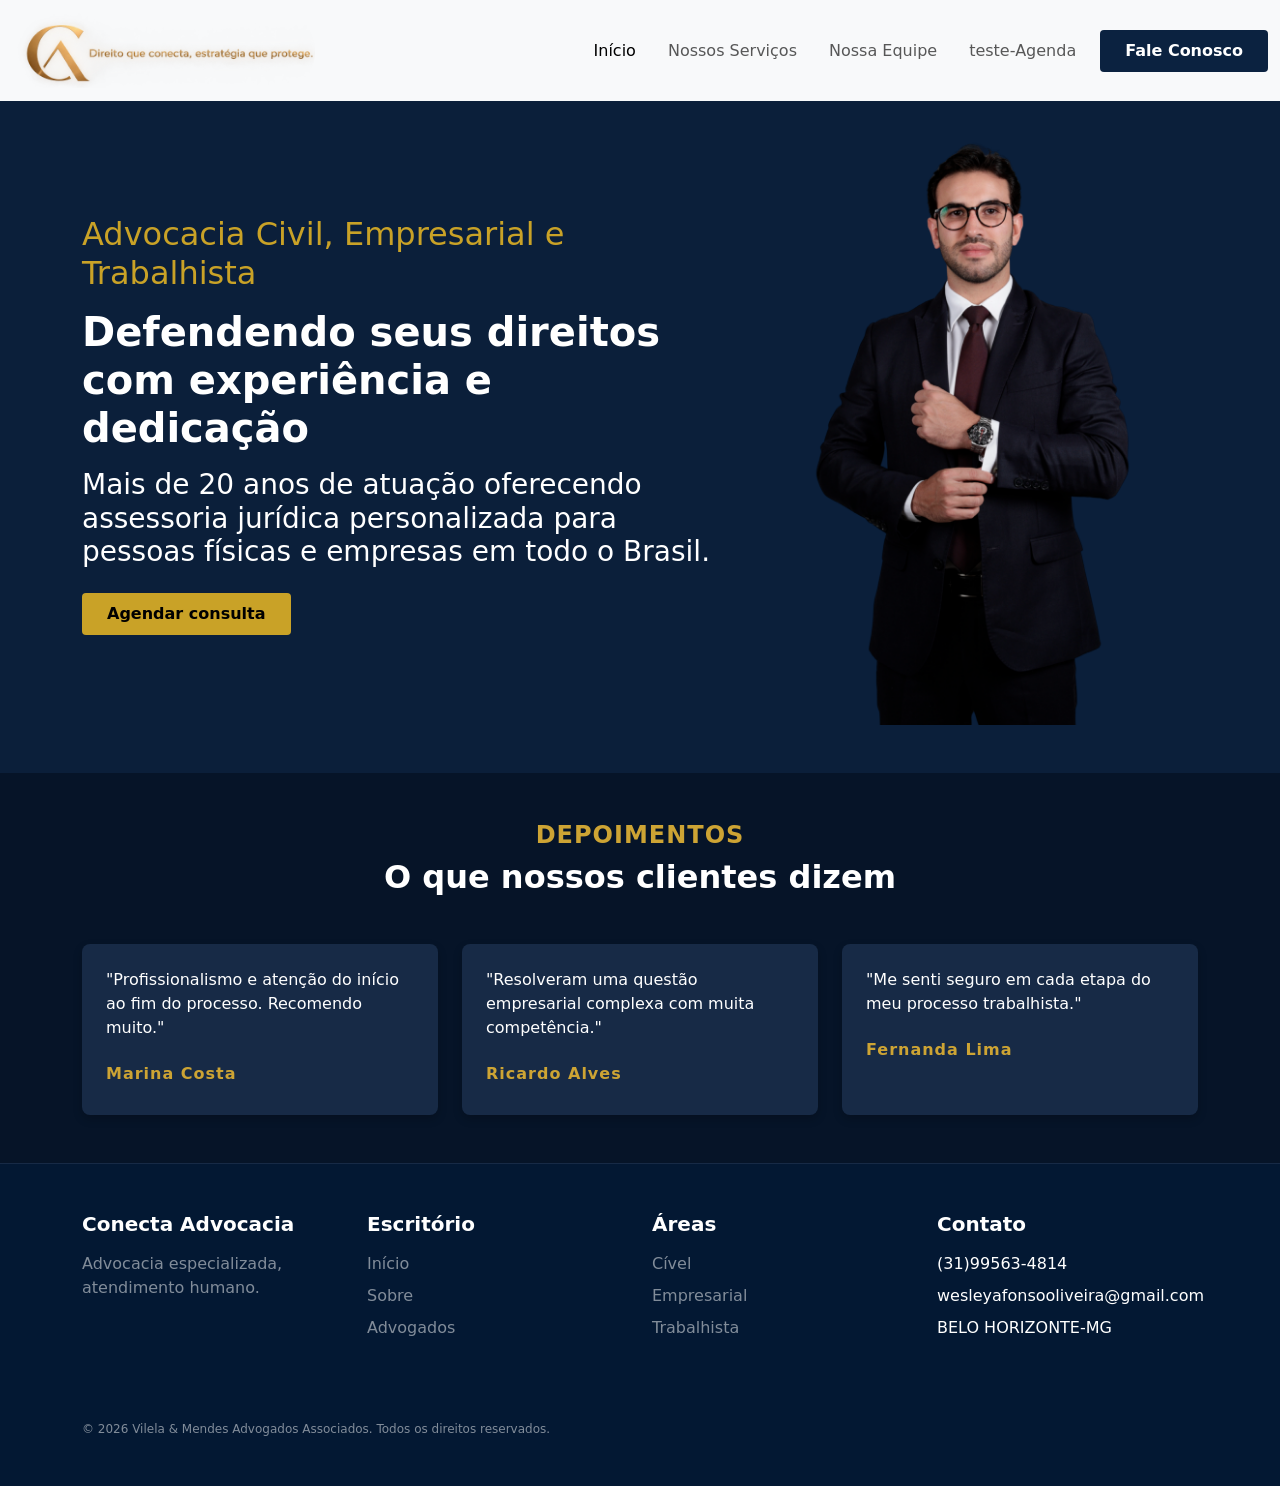
==== index.html @ 6dca0d82 "23 10 2026 (Criei outro github porque o outro deu problema)" ====
<!DOCTYPE html>
<html lang="pt-br">

<head>
  <meta charset="UTF-8">
  <meta name="viewport" content="width=device-width, initial-scale=1.0">
  <title> Conecta Advocacia</title>
  <link href="https://cdn.jsdelivr.net/npm/bootstrap@5.3.8/dist/css/bootstrap.min.css" rel="stylesheet"
    integrity="sha384-sRIl4kxILFvY47J16cr9ZwB07vP4J8+LH7qKQnuqkuIAvNWLzeN8tE5YBujZqJLB" crossorigin="anonymous">
  <link rel="stylesheet" href="style.css">
</head>

<body>
  <nav class="navbar navbar-expand-lg bg-body-tertiary">
    <div class="container-fluid">
      <a class="navbar-brand" href="#"> <img style="max-height: 75px;" src="imagem/Logo.png" alt=""> </a>
      <button class="navbar-toggler" type="button" data-bs-toggle="collapse" data-bs-target="#navbarNav"
        aria-controls="navbarNav" aria-expanded="false" aria-label="Toggle navigation">
        <span class="navbar-toggler-icon"></span>
      </button>
      <div class="collapse navbar-collapse" id="navbarNav">
        <ul class="navbar-nav ms-auto align-items-center gap-3">
          <li class="nav-item">
            <a class="nav-link active" aria-current="page" href="#">Início</a>
          </li>
          <li class="nav-item">
            <a class="nav-link" href="Nossos_Servicos.html">Nossos Serviços</a>
          </li>
          <li class="nav-item">
            <a class="nav-link" href="Nossa_Equipe.html">Nossa Equipe</a>
          </li>
          <li class="nav-item">
            <a class="nav-link" href="teste-Agenda.html">teste-Agenda</a>
          </li>
          <li class="nav-item">
            <a class="btn px-4 py-2 text-white fw-semibold" href="Agendar_Uma_Consulta.html"
              style="background-color: #0b2240; border-radius: 4px;">Fale Conosco</a>
          </li>
        </ul>
      </div>
    </div>
  </nav>

  <div class="container mt-4">
    <div class="row align-items-center">


      <div class="col-md-7">
        <h2 class="texto-especial mb-3">Advocacia Civil, Empresarial e Trabalhista</h2>

        <h1 class="fw-bold mb-3">Defendendo seus direitos com experiência e dedicação</h1>

        <h3 class="texto-especial2 mb-4">
          Mais de 20 anos de atuação oferecendo assessoria jurídica personalizada para pessoas físicas e empresas em
          todo o Brasil.
        </h3>
        <a class="btn px-4 py-2 text-black fw-semibold" href="#"
          style="background-color: #C9A227; border-radius: 4px;">Agendar consulta</a>

      </div>


      <div class="col-md-5 text-center">
        <img src="imagem/1.png" alt="Advogado" class="img-fluid hero-img">
      </div>

    </div>
  </div>
  </div>
  <div class="secao-depoimentos py-5 mt-5">
    <div class="container text-center">

      <h4 class="texto-dourado fw-bold mb-2">DEPOIMENTOS</h4>
      <h2 class="text-white fw-bold mb-5">O que nossos clientes dizem</h2>

      <div class="row g-4 text-start">

        <div class="col-md-4">
          <div class="cartao-depoimento p-4 h-100">
            <p class="text-white mb-4">"Profissionalismo e atenção do início ao fim do processo. Recomendo muito."</p>
            <h6 class="texto-dourado fw-bold">Marina Costa</h6>
          </div>
        </div>

        <div class="col-md-4">
          <div class="cartao-depoimento p-4 h-100">
            <p class="text-white mb-4">"Resolveram uma questão empresarial complexa com muita competência."</p>
            <h6 class="texto-dourado fw-bold">Ricardo Alves</h6>
          </div>
        </div>

        <div class="col-md-4">
          <div class="cartao-depoimento p-4 h-100">
            <p class="text-white mb-4">"Me senti seguro em cada etapa do meu processo trabalhista."</p>
            <h6 class="texto-dourado fw-bold">Fernanda Lima</h6>
          </div>
        </div>

      </div>
    </div>
  </div>

  <footer class="rodape py-5">
    <div class="container">
      <div class="row g-4 text-start">

        <div class="col-md-3">
          <h5 class="text-white fw-bold mb-3">Conecta Advocacia</h5>
          <p class="text-white-50 mb-0">Advocacia especializada,<br>atendimento humano.</p>
        </div>

        <div class="col-md-3">
          <h5 class="text-white fw-bold mb-3">Escritório</h5>
          <ul class="list-unstyled">
            <li class="mb-2"><a href="index.html" class="text-white-50 text-decoration-none">Início</a></li>
            <li class="mb-2"><a href="Sobre.html" class="text-white-50 text-decoration-none">Sobre</a></li>
            <li class="mb-2"><a href="Nossa_Equipe.html" class="text-white-50 text-decoration-none">Advogados</a></li>
          </ul>
        </div>

        <div class="col-md-3">
          <h5 class="text-white fw-bold mb-3">Áreas</h5>
          <ul class="list-unstyled">
            <li class="mb-2"><a href="#" class="text-white-50 text-decoration-none">Cível</a></li>
            <li class="mb-2"><a href="#" class="text-white-50 text-decoration-none">Empresarial</a></li>
            <li class="mb-2"><a href="#" class="text-white-50 text-decoration-none">Trabalhista</a></li>
          </ul>
        </div>

        <div class="col-md-3">
          <h5 class="text-white fw-bold mb-3">Contato</h5>
          <ul class="list-unstyled text-white-50">
            <li class="mb-2">(31)99563-4814</li>
            <li class="mb-2">wesleyafonsooliveira@gmail.com</li>
            <li class="mb-2">BELO HORIZONTE-MG</li>
          </ul>
        </div>

      </div>

      <div class="row mt-5 pt-3">
        <div class="col-12 text-start">
          <p class="text-white-50 mb-0" style="font-size: 0.75rem;">
            &copy; 2026 Vilela & Mendes Advogados Associados. Todos os direitos reservados.
          </p>
        </div>
      </div>
    </div>
  </footer>

  </div>
















  <script src="https://cdn.jsdelivr.net/npm/bootstrap@5.3.8/dist/js/bootstrap.bundle.min.js"
    integrity="sha384-FKyoEForCGlyvwx9Hj09JcYn3nv7wiPVlz7YYwJrWVcXK/BmnVDxM+D2scQbITxI"
    crossorigin="anonymous"></script>
</body>

</html>
---- style.css ----
* {
    color: white;
}

body {
    background-color: #0B1F3A;
}

.hero-img {
    max-height: 600px;
    object-fit: contain;
}

.texto-especial {
    color: #C9A227;
}

.texto-especial2 {
    font-weight: 200;
}

.secao-depoimentos {
    background-color: #061428;
}

.cartao-depoimento {
    background-color: #172a46;
    border-radius: 8px;
    box-shadow: 0 4px 10px rgba(0, 0, 0, 0.2);
}

.texto-dourado {
    color: #cda434 !important;
    letter-spacing: 1px;
}

.rodape {
    background-color: #031833;
    border-top: 1px solid #172a46;
}

.rodape a {
    transition: color 0.3s ease;
}

.rodape a:hover {
    color: #cda434 !important;
    /* Dourado */
}

.servicos {
    background-color: #f7f7f5;
    margin-top: 40px;
    margin-bottom: 0;
    padding: 30px 0 40px;
}

.cabecalho-servicos {
    margin-bottom: 40px;
}

.subtitulo {
    color: #b89535;
    font-size: 14px;
    font-weight: 700;
    letter-spacing: 2px;
}

.cabecalho-servicos h1 {
    color: #0b2240;
    font-size: 36px;
    font-weight: 700;
    margin-top: 12px;
    margin-bottom: 15px;
}

.cabecalho-servicos p {
    color: #666666;
    font-size: 16px;
    line-height: 1.7;
}

.servicos .row {
    align-items: stretch;
}

.card-servico {
    height: 100%;
    background-color: #ffffff;
    border: 1px solid #e5e5e5;
    border-radius: 4px;
    overflow: hidden;
}

.card-servico img {
    display: block;
    width: 100%;
    height: 240px;
    object-fit: cover;
}

.conteudo-card {
    padding: 12px 10px;
    background-color: #ffffff;
}

.conteudo-card h2 {
    color: #0b2240;
    font-size: 15px;
    font-weight: 700;
    margin-bottom: 8px;
}

.conteudo-card p {
    color: #777777;
    font-size: 12px;
    line-height: 1.5;
    margin-bottom: 0;
}

.icone-servico {
    width: 42px;
    height: 42px;
    border-radius: 50%;
    background-color: #f2e5b6;
    color: #c9a227;

    display: flex;
    align-items: center;
    justify-content: center;

    font-size: 22px;
    margin-bottom: 10px;
    flex-shrink: 0;
}

.icone-servico i {
    display: inline-block;
    color: #c9a227;
    line-height: 1;
}

.faixa-contato {
    background-color: #d0a91e;
    min-height: 100px;
    padding: 25px 15px;
    display: flex;
    flex-direction: column;
    align-items: center;
    justify-content: center;
    text-align: center;
    margin-top: 0;
}

.faixa-contato p {
    color: #081629;
    font-size: 16px;
    font-weight: 700;
    margin-bottom: 12px;
}

.btn-contato {
    background-color: #081629;
    color: #ffffff;
    text-decoration: none;
    font-size: 12px;
    padding: 9px 18px;
    border-radius: 3px;
}

.btn-contato:hover {
    background-color: #12345a;
    color: #ffffff;
}
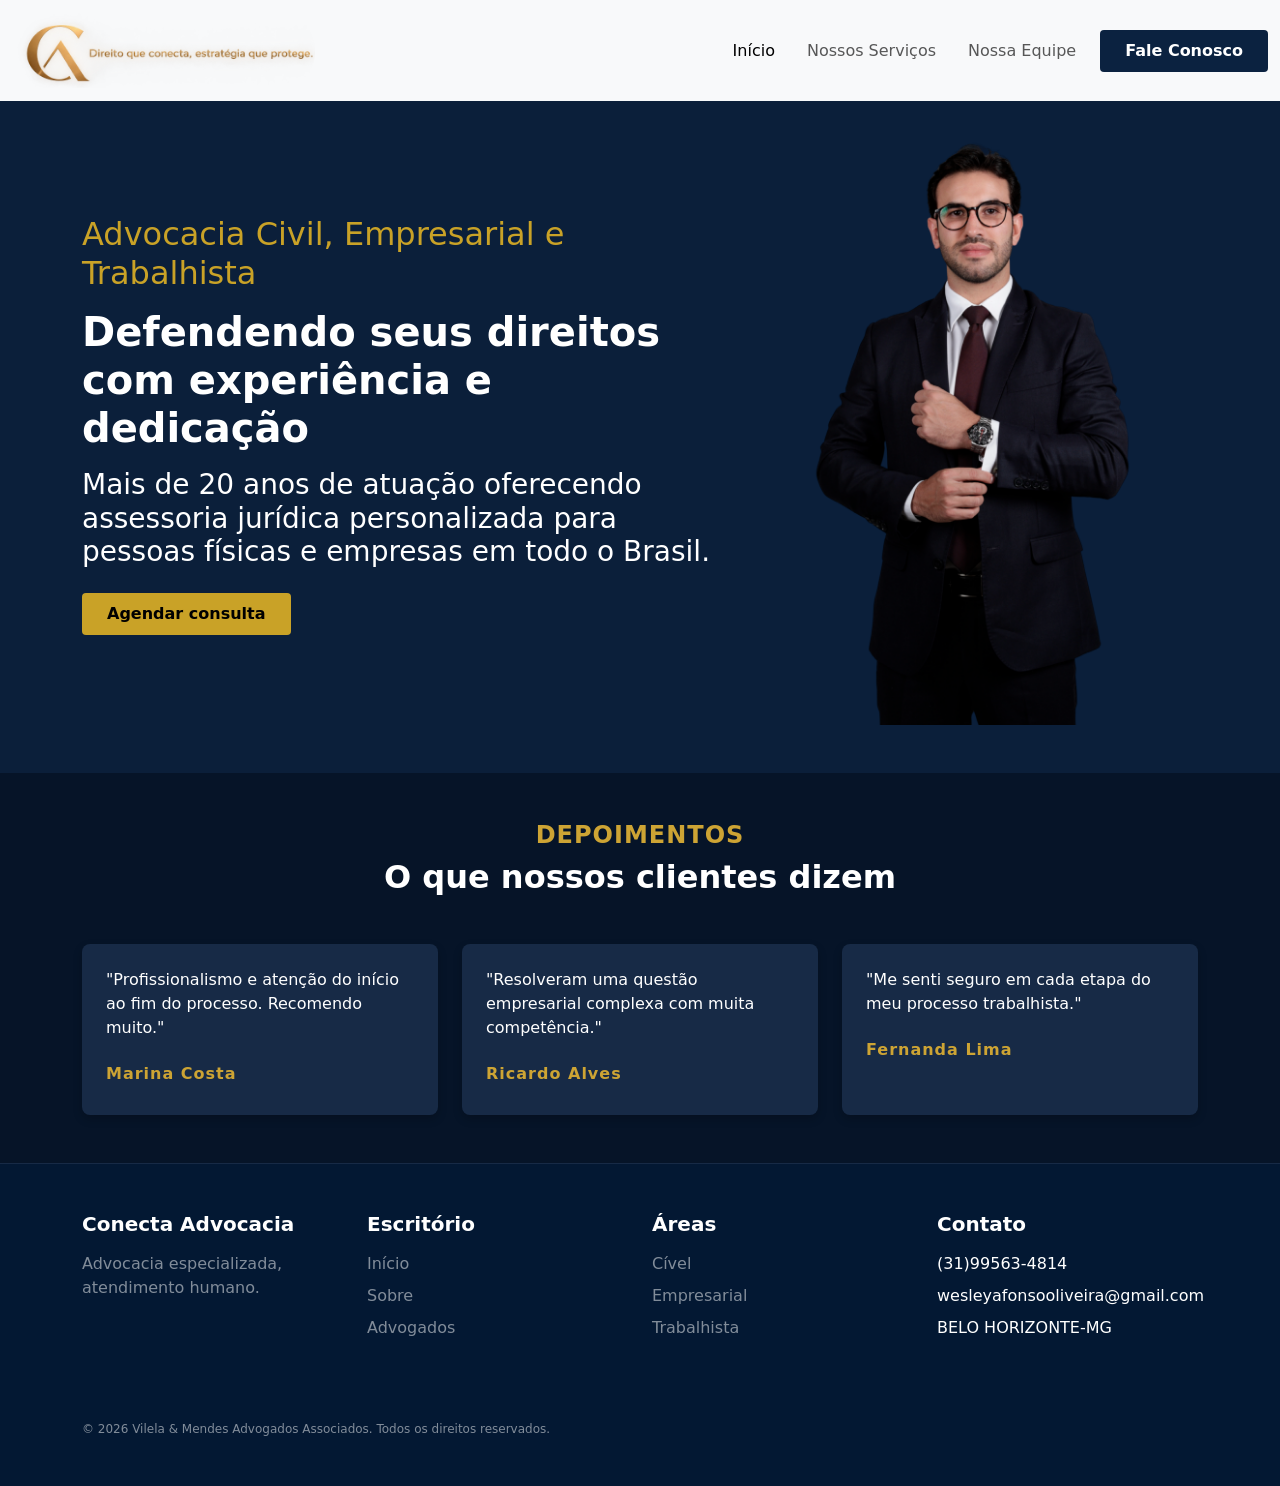
==== commit 3dacde25: "23 10 2026 Limpeza no codigo" ====
--- a/index.html
+++ b/index.html
@@ -30,9 +30,6 @@
             <a class="nav-link" href="Nossa_Equipe.html">Nossa Equipe</a>
           </li>
           <li class="nav-item">
-            <a class="nav-link" href="teste-Agenda.html">teste-Agenda</a>
-          </li>
-          <li class="nav-item">
             <a class="btn px-4 py-2 text-white fw-semibold" href="Agendar_Uma_Consulta.html"
               style="background-color: #0b2240; border-radius: 4px;">Fale Conosco</a>
           </li>
@@ -54,7 +51,7 @@
           Mais de 20 anos de atuação oferecendo assessoria jurídica personalizada para pessoas físicas e empresas em
           todo o Brasil.
         </h3>
-        <a class="btn px-4 py-2 text-black fw-semibold" href="#"
+        <a class="btn px-4 py-2 text-black fw-semibold" href="Agendar_Uma_Consulta.html"
           style="background-color: #C9A227; border-radius: 4px;">Agendar consulta</a>
 
       </div>
--- a/style.css
+++ b/style.css
@@ -171,4 +171,226 @@
 .btn-contato:hover {
     background-color: #12345a;
     color: #ffffff;
+}
+
+.contato-form {
+    background-color: #142847;
+    padding: 30px 0 20px;
+    position: relative;
+}
+
+.form-contato {
+    max-width: 540px;
+}
+
+.form-contato .form-label {
+    font-size: 0.95rem;
+    margin-bottom: 4px;
+}
+
+.campo {
+    background-color: #263a59;
+    border: none;
+    border-radius: 3px;
+    color: #fff;
+    min-height: 44px;
+}
+
+.campo:focus {
+    background-color: #34436f;
+    color: #fff;
+    box-shadow: 0 0 0 2px #C9A800;
+}
+
+textarea.campo {
+    min-height: 58px;
+    resize: vertical;
+}
+
+.btn-enviar {
+    background-color: #C9A800;
+    color: #fff;
+    font-weight: 600;
+    min-width: 220px;
+    padding: 12px 40px;
+    border-radius: 4px;
+    border: none;
+}
+
+.btn-enviar span {
+    color: #0b1a3a;
+}
+
+.btn-enviar:hover {
+    background-color: #dbb800;
+    color: #fff;
+}
+
+.obrigatorio {
+    display: block;
+    font-size: 0.65rem;
+    margin: 24px 0 0 20px;
+}
+
+/* ===== Página Nossa Equipe — cole no FINAL do style.css ===== */
+
+.equipe {
+    font-family: 'Inter', sans-serif;
+}
+
+/* Cada advogado: faixa escura (nome) + faixa clara (texto) + foto sobre as duas */
+.perfil {
+    position: relative;
+    background-color: #142847;
+}
+
+.perfil-topo {
+    position: relative;
+    background-color: #0B1F3A;
+    padding: 28px 20px 12px;
+}
+
+.perfil-nome {
+    color: #C9A227;
+    font-size: 1.6rem;
+    font-weight: 700;
+    margin: 0 0 10px;
+}
+
+.perfil-cargo {
+    color: #C9A227;
+    font-size: 0.8rem;
+    line-height: 1.3;
+    max-width: 280px;
+    margin: 0 0 14px 22px;
+}
+
+.perfil-oab {
+    font-size: 0.75rem;
+    font-weight: 500;
+    margin: 0;
+}
+
+.perfil-corpo {
+    background-color: #142847;
+    padding: 20px;
+}
+
+.perfil-corpo p {
+    font-size: 0.875rem;
+    font-weight: 700;
+    line-height: 1.3;
+    margin: 0 0 18px;
+}
+
+.perfil-corpo p:last-child {
+    margin-bottom: 0;
+}
+
+.perfil-foto {
+    display: block;
+    height: 260px;
+    width: auto;
+    max-width: 100%;
+    margin: 0 auto;
+    object-fit: contain;
+    object-position: bottom;
+}
+
+/* Destaque final */
+.equipe-destaque {
+    background-color: #0B1F3A;
+    padding: 40px 20px 70px;
+}
+
+.equipe-destaque h2 {
+    color: #C9A227;
+    font-size: 1.45rem;
+    font-weight: 700;
+    line-height: 1.25;
+    max-width: 400px;
+    margin: 0 0 30px;
+}
+
+.equipe-destaque ul {
+    font-size: 0.72rem;
+    font-weight: 700;
+    padding-left: 18px;
+    margin: 0;
+}
+
+.equipe-destaque li {
+    margin-bottom: 16px;
+}
+
+/* ===== Desktop: layout igual à imagem ===== */
+@media (min-width: 768px) {
+
+    .perfil-topo {
+        min-height: 125px;
+        padding: 28px 0 0;
+    }
+
+    .perfil-corpo {
+        min-height: 165px;
+        padding: 20px 0 25px;
+    }
+
+    .perfil-foto {
+        position: absolute;
+        bottom: 0;
+        height: 250px;
+        margin: 0;
+    }
+
+    .perfil-oab {
+        position: absolute;
+        bottom: 2px;
+    }
+
+    /* Wesley: foto à direita */
+    .perfil-foto-direita .perfil-topo {
+        padding-left: 9%;
+    }
+
+    .perfil-foto-direita .perfil-corpo {
+        padding-left: 6.5%;
+        padding-right: 32%;
+    }
+
+    .perfil-foto-direita .perfil-foto {
+        right: 3%;
+    }
+
+    .perfil-foto-direita .perfil-oab {
+        right: 26%;
+    }
+
+    /* Leandro: foto à esquerda */
+    .perfil-foto-esquerda .perfil-topo {
+        min-height: 137px;
+        padding-left: 50%;
+    }
+
+    .perfil-foto-esquerda .perfil-corpo {
+        min-height: 243px;
+        padding-left: 38%;
+        padding-right: 2%;
+    }
+
+    .perfil-foto-esquerda .perfil-foto {
+        left: 1.5%;
+    }
+
+    .perfil-foto-esquerda .perfil-oab {
+        left: 38%;
+    }
+
+    .perfil-foto-esquerda .perfil-cargo {
+        margin-left: 10px;
+    }
+
+    .equipe-destaque {
+        padding: 20px 20px 70px 46%;
+    }
 }
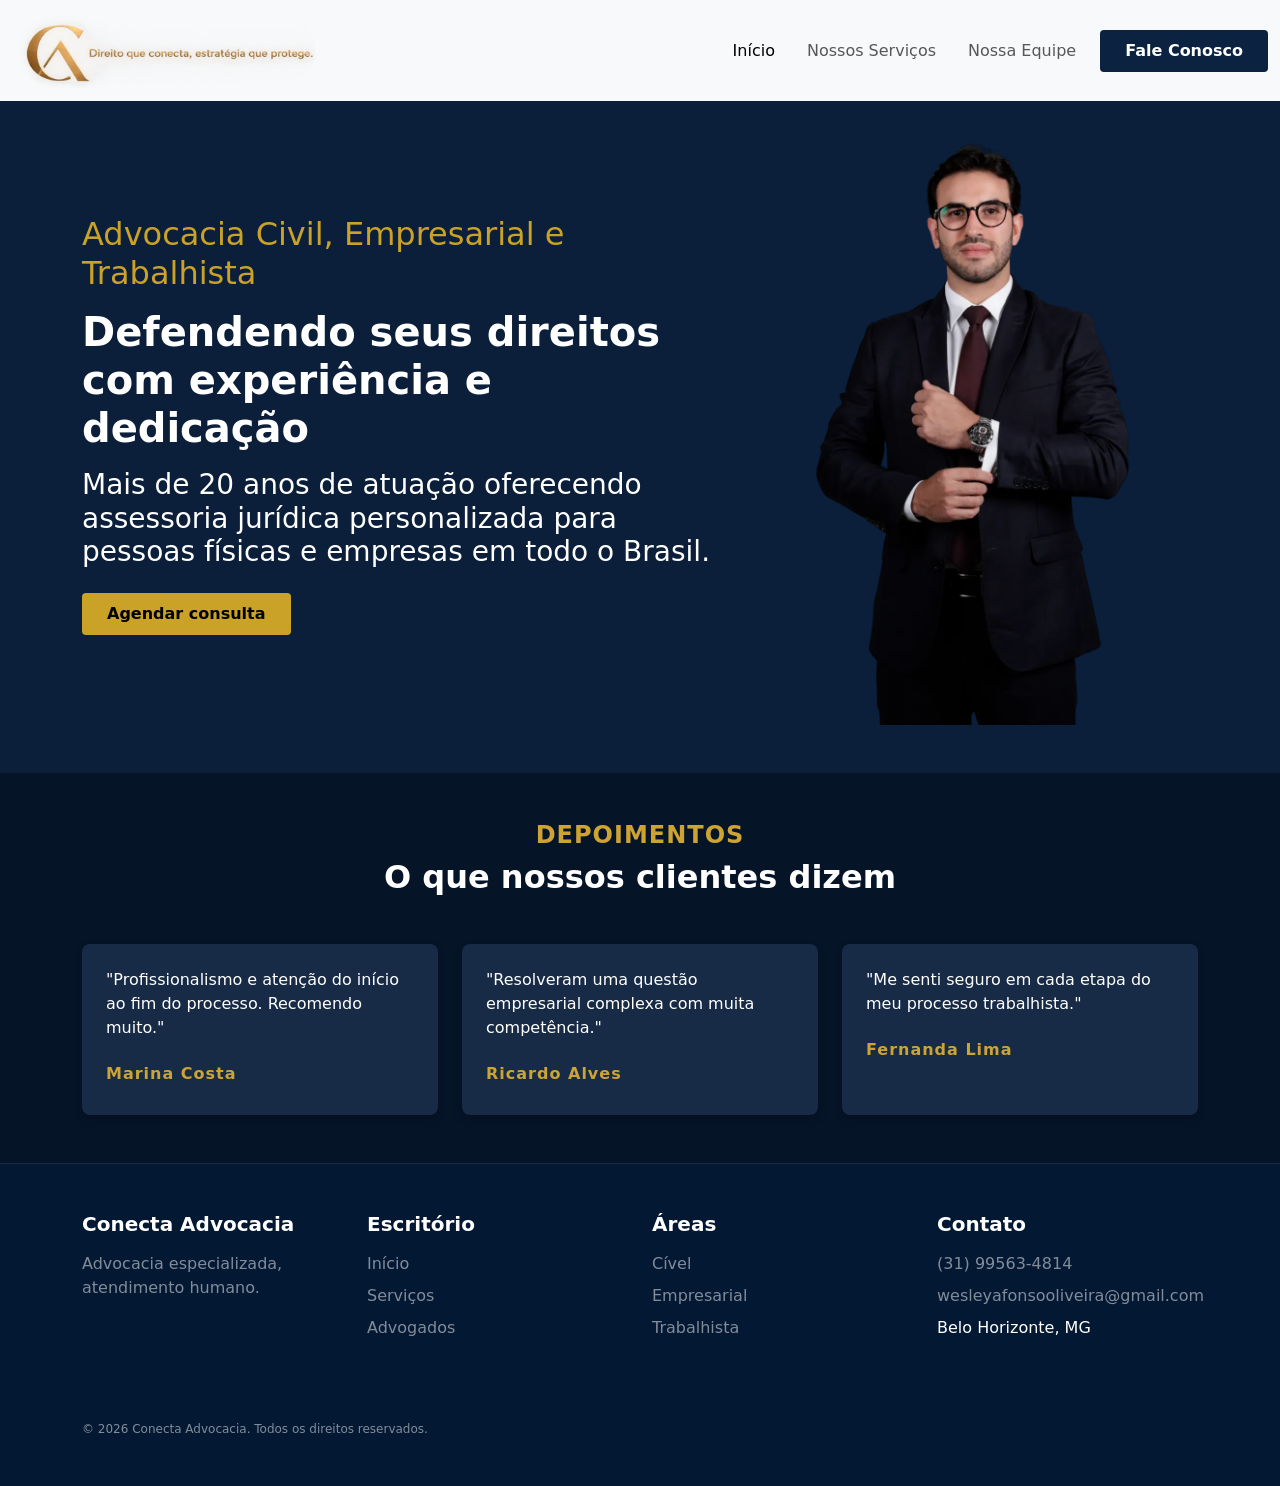
==== commit 8aec314a: "Corrigir nome, contatos, links e imagens do site - Nome unico "Conecta Advocacia" e contatos de Belo" ====
--- a/index.html
+++ b/index.html
@@ -4,7 +4,10 @@
 <head>
   <meta charset="UTF-8">
   <meta name="viewport" content="width=device-width, initial-scale=1.0">
-  <title> Conecta Advocacia</title>
+  <title>Conecta Advocacia | Advocacia Civil, Empresarial e Trabalhista</title>
+  <meta name="description"
+    content="Conecta Advocacia: assessoria jurídica civil, empresarial e trabalhista para pessoas e empresas. Agende uma consulta.">
+  <link rel="icon" href="imagem/Logo.webp">
   <link href="https://cdn.jsdelivr.net/npm/bootstrap@5.3.8/dist/css/bootstrap.min.css" rel="stylesheet"
     integrity="sha384-sRIl4kxILFvY47J16cr9ZwB07vP4J8+LH7qKQnuqkuIAvNWLzeN8tE5YBujZqJLB" crossorigin="anonymous">
   <link rel="stylesheet" href="style.css">
@@ -13,7 +16,7 @@
 <body>
   <nav class="navbar navbar-expand-lg bg-body-tertiary">
     <div class="container-fluid">
-      <a class="navbar-brand" href="#"> <img style="max-height: 75px;" src="imagem/Logo.png" alt=""> </a>
+      <a class="navbar-brand" href="index.html"> <img style="max-height: 75px;" src="imagem/Logo.webp" alt="Conecta Advocacia"> </a>
       <button class="navbar-toggler" type="button" data-bs-toggle="collapse" data-bs-target="#navbarNav"
         aria-controls="navbarNav" aria-expanded="false" aria-label="Toggle navigation">
         <span class="navbar-toggler-icon"></span>
@@ -21,7 +24,7 @@
       <div class="collapse navbar-collapse" id="navbarNav">
         <ul class="navbar-nav ms-auto align-items-center gap-3">
           <li class="nav-item">
-            <a class="nav-link active" aria-current="page" href="#">Início</a>
+            <a class="nav-link active" aria-current="page" href="index.html">Início</a>
           </li>
           <li class="nav-item">
             <a class="nav-link" href="Nossos_Servicos.html">Nossos Serviços</a>
@@ -43,14 +46,14 @@
 
 
       <div class="col-md-7">
-        <h2 class="texto-especial mb-3">Advocacia Civil, Empresarial e Trabalhista</h2>
+        <p class="h2 texto-especial mb-3">Advocacia Civil, Empresarial e Trabalhista</p>
 
         <h1 class="fw-bold mb-3">Defendendo seus direitos com experiência e dedicação</h1>
 
-        <h3 class="texto-especial2 mb-4">
+        <p class="h3 texto-especial2 mb-4">
           Mais de 20 anos de atuação oferecendo assessoria jurídica personalizada para pessoas físicas e empresas em
           todo o Brasil.
-        </h3>
+        </p>
         <a class="btn px-4 py-2 text-black fw-semibold" href="Agendar_Uma_Consulta.html"
           style="background-color: #C9A227; border-radius: 4px;">Agendar consulta</a>
 
@@ -58,11 +61,10 @@
 
 
       <div class="col-md-5 text-center">
-        <img src="imagem/1.png" alt="Advogado" class="img-fluid hero-img">
+        <img src="imagem/1.webp" alt="Advogado" class="img-fluid hero-img">
       </div>
 
     </div>
-  </div>
   </div>
   <div class="secao-depoimentos py-5 mt-5">
     <div class="container text-center">
@@ -110,7 +112,7 @@
           <h5 class="text-white fw-bold mb-3">Escritório</h5>
           <ul class="list-unstyled">
             <li class="mb-2"><a href="index.html" class="text-white-50 text-decoration-none">Início</a></li>
-            <li class="mb-2"><a href="Sobre.html" class="text-white-50 text-decoration-none">Sobre</a></li>
+            <li class="mb-2"><a href="Nossos_Servicos.html" class="text-white-50 text-decoration-none">Serviços</a></li>
             <li class="mb-2"><a href="Nossa_Equipe.html" class="text-white-50 text-decoration-none">Advogados</a></li>
           </ul>
         </div>
@@ -118,18 +120,18 @@
         <div class="col-md-3">
           <h5 class="text-white fw-bold mb-3">Áreas</h5>
           <ul class="list-unstyled">
-            <li class="mb-2"><a href="#" class="text-white-50 text-decoration-none">Cível</a></li>
-            <li class="mb-2"><a href="#" class="text-white-50 text-decoration-none">Empresarial</a></li>
-            <li class="mb-2"><a href="#" class="text-white-50 text-decoration-none">Trabalhista</a></li>
+            <li class="mb-2"><a href="Nossos_Servicos.html" class="text-white-50 text-decoration-none">Cível</a></li>
+            <li class="mb-2"><a href="Nossos_Servicos.html" class="text-white-50 text-decoration-none">Empresarial</a></li>
+            <li class="mb-2"><a href="Nossos_Servicos.html" class="text-white-50 text-decoration-none">Trabalhista</a></li>
           </ul>
         </div>
 
         <div class="col-md-3">
           <h5 class="text-white fw-bold mb-3">Contato</h5>
           <ul class="list-unstyled text-white-50">
-            <li class="mb-2">(31)99563-4814</li>
-            <li class="mb-2">wesleyafonsooliveira@gmail.com</li>
-            <li class="mb-2">BELO HORIZONTE-MG</li>
+            <li class="mb-2"><a href="tel:+5531995634814" class="text-white-50 text-decoration-none">(31) 99563-4814</a></li>
+            <li class="mb-2"><a href="mailto:wesleyafonsooliveira@gmail.com" class="text-white-50 text-decoration-none">wesleyafonsooliveira@gmail.com</a></li>
+            <li class="mb-2">Belo Horizonte, MG</li>
           </ul>
         </div>
 
@@ -138,29 +140,12 @@
       <div class="row mt-5 pt-3">
         <div class="col-12 text-start">
           <p class="text-white-50 mb-0" style="font-size: 0.75rem;">
-            &copy; 2026 Vilela & Mendes Advogados Associados. Todos os direitos reservados.
+            &copy; 2026 Conecta Advocacia. Todos os direitos reservados.
           </p>
         </div>
       </div>
     </div>
   </footer>
-
-  </div>
-
-
-
-
-
-
-
-
-
-
-
-
-
-
-
 
   <script src="https://cdn.jsdelivr.net/npm/bootstrap@5.3.8/dist/js/bootstrap.bundle.min.js"
     integrity="sha384-FKyoEForCGlyvwx9Hj09JcYn3nv7wiPVlz7YYwJrWVcXK/BmnVDxM+D2scQbITxI"
